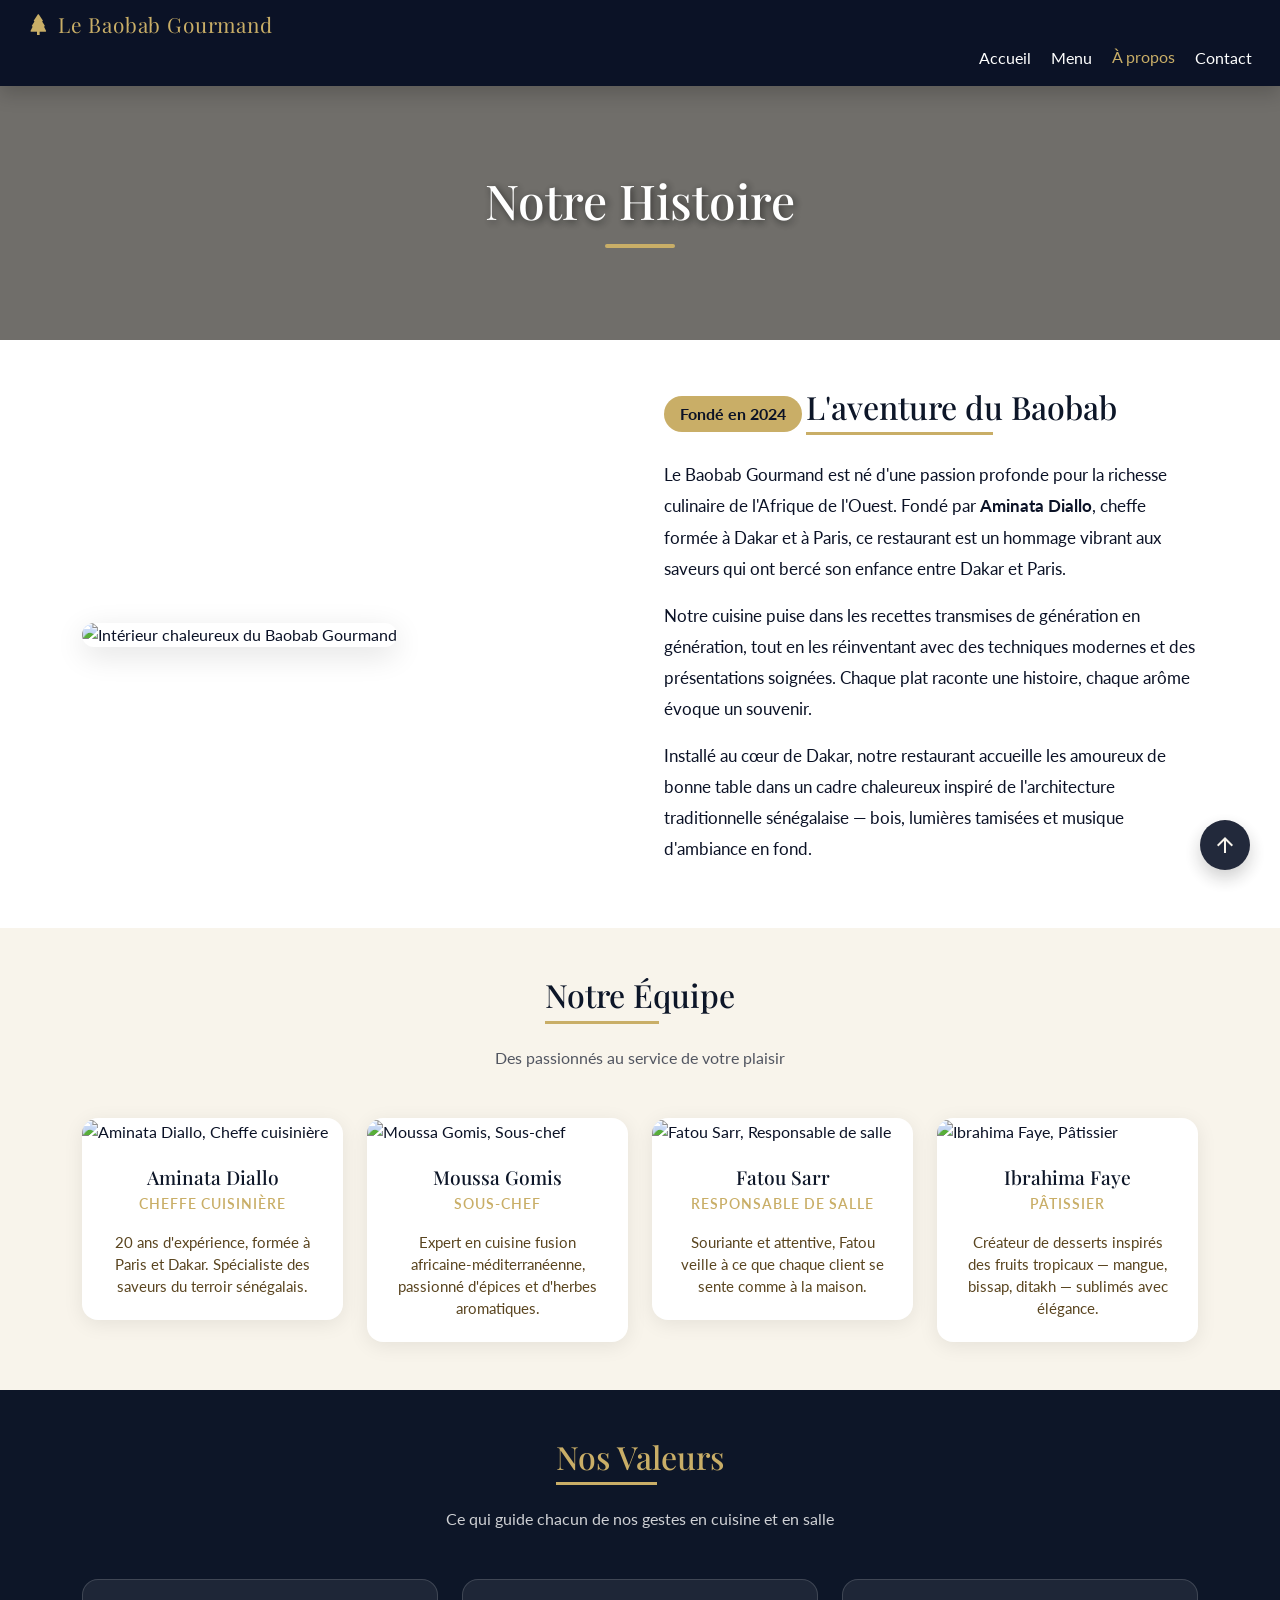
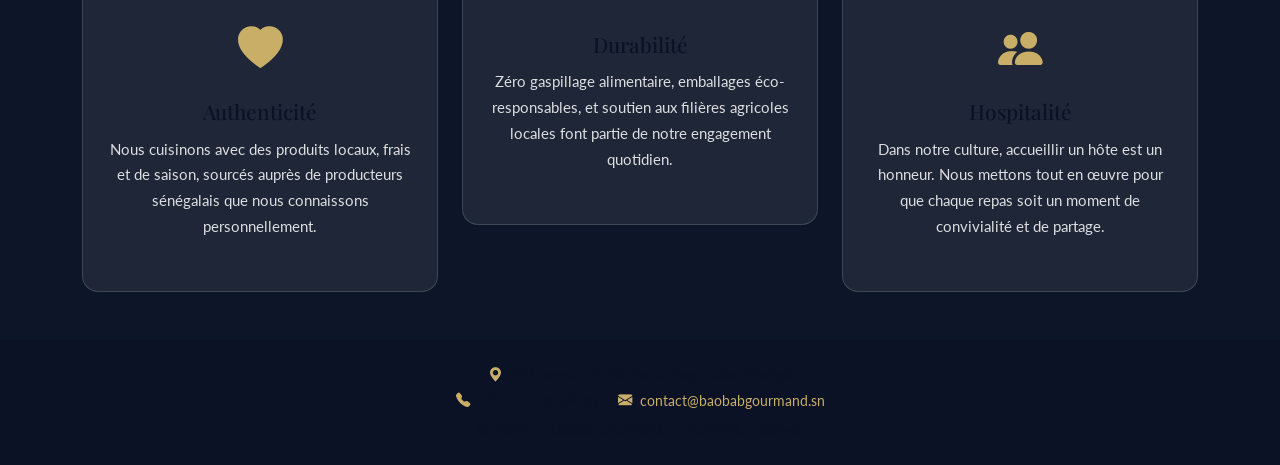
==== about.html @ 40498146 "Add files via upload" ====
<!DOCTYPE html>
<html lang="fr">
<head>
  <meta charset="UTF-8">
  <meta name="viewport" content="width=device-width, initial-scale=1.0">
  <title>À propos | Le Baobab Gourmand</title>

  <link href="https://cdn.jsdelivr.net/npm/bootstrap@5.3.3/dist/css/bootstrap.min.css" rel="stylesheet">
  <link rel="stylesheet" href="https://cdn.jsdelivr.net/npm/bootstrap-icons@1.13.1/font/bootstrap-icons.min.css">
  <link href="https://fonts.googleapis.com/css2?family=Playfair+Display:wght@700&family=Lato:wght@400;600&display=swap" rel="stylesheet">
  <link rel="stylesheet" href="https://fonts.googleapis.com/css2?family=Material+Symbols+Outlined:opsz,wght,FILL,GRAD@24,400,0,0" />
  <link rel="stylesheet" href="style web.css">
  
</head>
<body>
<button onclick="scrollToTop()" id="scrollTopBtn" class="btn-top">
  <span class="material-symbols-outlined">arrow_upward</span>
</button>
  
  <nav class="nav-bar navbar-expand-lg">
    <div class="container-fluid">
      <a class="nav-bar-brand" href="index.html">
        <i class="bi bi-tree-fill me-2"></i>Le Baobab Gourmand
      </a>
      <button class="nav-bar-toggler border-secondary" type="button"
              data-bs-toggle="collapse" data-bs-target="#menuNav">
        <span class="nav-bar-toggler-icon"></span>
    
      </button>
      <div class="collapse navbar-collapse" id="menuNav">
        <ul class="navbar-nav ms-auto">
          <li class="nav-item"><a class="nav-link" href="index.html" data-i18n="nav.home">Accueil</a></li>
          <li class="nav-item"><a class="nav-link" href="menu.html" data-i18n="nav.menu">Menu</a></li>
          <li class="nav-item"><a class="nav-link active" href="about.html" data-i18n="nav.about">À propos</a></li>
          <li class="nav-item"><a class="nav-link" href="contact.html" data-i18n="nav.contact">Contact</a></li>
        </ul>
      </div>
    </div>
  </nav>

  
  <section class="about">
    <div>
      <h1 data-i18n="about.heroTitle">Notre Histoire</h1>
      <div class="separateur"></div>
    </div>
  </section>

  
  <section id="histoire" class="py-5">
    <div class="container">
      <div class="row align-items-center g-5">

        <div class="col-md-6">
          <img src="images/dama sonou6.jpeg" alt="Intérieur chaleureux du Baobab Gourmand">
        </div>

        <div class="col-md-6">
          <span class="badge-annee mb-3 d-inline-block" data-i18n="about.founded">Fondé en 2024</span>
          <h2 class="titre-section mb-4" data-i18n="about.storyTitle">L'aventure du Baobab</h2>
          <p data-i18n="about.story1">
            Le Baobab Gourmand est né d'une passion profonde pour la richesse culinaire
            de l'Afrique de l'Ouest. Fondé par <strong>Aminata Diallo</strong>, cheffe
            formée à Dakar et à Paris, ce restaurant est un hommage vibrant aux saveurs
            qui ont bercé son enfance entre Dakar et Paris.
          </p>
          <p data-i18n="about.story2">
            Notre cuisine puise dans les recettes transmises de génération en
            génération, tout en les réinventant avec des techniques modernes et des
            présentations soignées. Chaque plat raconte une histoire, chaque arôme
            évoque un souvenir.
          </p>
          <p data-i18n="about.story3">
            Installé au cœur de Dakar, notre restaurant accueille les amoureux de bonne
            table dans un cadre chaleureux inspiré de l'architecture traditionnelle sénégalaise —
            bois, lumières tamisées et musique d'ambiance en fond.
          </p>
        </div>

      </div>
    </div>
  </section>

  
  <section id="equipe" class="py-5">
    <div class="container">
      <div class="text-center mb-5">
        <h2 class="titre-section">Notre Équipe</h2>
        <p class="sous-titre-section mt-3">Des passionnés au service de votre plaisir</p>
      </div>

      <div class="row g-4 justify-content-center">

        <div class="col-sm-6 col-lg-3">
          <div class="card-equipe">
            <img src="images/me en chef.jpeg" alt="Aminata Diallo, Cheffe cuisinière">
            <div class="card-body">
              <h5 class="card-title">Aminata Diallo</h5>
              <p class="role">Cheffe cuisinière</p>
              <p class="card-text">20 ans d'expérience, formée à Paris et Dakar. Spécialiste des saveurs du terroir sénégalais.</p>
            </div>
          </div>
        </div>

        <div class="col-sm-6 col-lg-3">
          <div class="card-equipe">
            <img src="images/sous chef.jpeg" alt="Moussa Gomis, Sous-chef">
            <div class="card-body">
              <h5 class="card-title">Moussa Gomis</h5>
              <p class="role">Sous-chef</p>
              <p class="card-text">Expert en cuisine fusion africaine-méditerranéenne, passionné d'épices et d'herbes aromatiques.</p>
            </div>
          </div>
        </div>

        <div class="col-sm-6 col-lg-3">
          <div class="card-equipe">
            <img src="images/responsable de salle.jpeg" alt="Fatou Sarr, Responsable de salle">
            <div class="card-body">
              <h5 class="card-title">Fatou Sarr</h5>
              <p class="role">Responsable de salle</p>
              <p class="card-text">Souriante et attentive, Fatou veille à ce que chaque client se sente comme à la maison.</p>
            
            </div>
          </div>
        </div>

        <div class="col-sm-6 col-lg-3">
          <div class="card-equipe">
            <img src="images/patissier.jpeg" alt="Ibrahima Faye, Pâtissier">
            <div class="card-body">
              <h5 class="card-title">Ibrahima Faye</h5>
              <p class="role">Pâtissier</p>
              <p class="card-text">Créateur de desserts inspirés des fruits tropicaux — mangue, bissap, ditakh — sublimés avec élégance.</p>
            </div>
          </div>
        </div>

      </div>
    </div>
  </section>

  
  <section id="valeurs" class="py-5">
    <div class="container">
      <div class="text-center mb-5">
        <h2 class="titre-section">Nos Valeurs</h2>
        <p class="valeurs-sous-titre mt-3">Ce qui guide chacun de nos gestes en cuisine et en salle</p>
      </div>

      <div class="row g-4">

        <div class="col-md-4">
          <div class="card-valeur">
            <div class="icone"><i class="bi bi-heart-fill"></i></div>
            <h4>Authenticité</h4>
            <p>Nous cuisinons avec des produits locaux, frais et de saison, sourcés auprès de producteurs sénégalais que nous connaissons personnellement.</p>
          </div>
        </div>

        <div class="col-md-4">
          <div class="card-valeur">
            <div class="icone"><i class="bi bi-leaf-fill"></i></div>
            <h4>Durabilité</h4>
            <p>Zéro gaspillage alimentaire, emballages éco-responsables, et soutien aux filières agricoles locales font partie de notre engagement quotidien.</p>
          </div>
        </div>

        <div class="col-md-4">
          <div class="card-valeur">
            <div class="icone"><i class="bi bi-people-fill"></i></div>
            <h4>Hospitalité</h4>
            <p>Dans notre culture, accueillir un hôte est un honneur. Nous mettons tout en œuvre pour que chaque repas soit un moment de convivialité et de partage.</p>
          </div>
        </div>

      </div>
    </div>
  </section>

  
  <footer class="py-4">
    <div class="container text-center">
      <p class="mb-1">
        <i class="bi bi-geo-alt-fill me-1"></i>
        123 Avenue Cheikh Anta Diop, Dakar, Sénégal
      </p>
      <p class="mb-2">
        <i class="bi bi-telephone-fill me-1"></i> +221 77 194 68 95 &nbsp;|&nbsp;
        <i class="bi bi-envelope-fill me-1"></i>
        <a href="mailto:contact@baobabgourmand.sn">contact@baobabgourmand.sn</a>
      </p>
      <p class="mb-0">&copy; 2024 Le Baobab Gourmand — Tous droits réservés</p>
    </div>
  </footer>
  <script src="images/https://cdn.jsdelivr.net/npm/bootstrap@5.3.3/dist/js/bootstrap.bundle.min.js"></script>
  <script src="images/script.js"></script>

</body>
</html>
---- style web.css ----
/* Style du menu */
.sidenav {
  height: 80%;
  width: 0; /* Caché par défaut */
  position: fixed;
  z-index: 1000;
  top: 0;
  left: 0; 
  background-color: var(--couleur-sombre);
  overflow-x: hidden;
  transition: 0.5s; /* Animation fluide */
  padding-top: 60px;
}

/* Style des liens */
.sidenav a {
  padding: 15px 30px;
  margin: 2px;

  text-decoration: none;
  font-size: 15px;
  color: white;
  display: block;
  transition: 0.3s;
  border-bottom: 4px solid rgba(201, 174, 103, 0.8); /* Ligne fine entre les boutons */
  font-family: sans-serif;
  text-transform: uppercase;
}


.sidenav a:hover {
  background-color: rgba(16, 33, 71, 0.9);
  border-radius: 50%;
}


.sidenav .closebtn {
  position: absolute;
  top: 0;
  right: 10px;
  font-size: 30px;
  border-bottom: none;
}

.open-btn {
  position: absolute;
  top: 20px;
  left: 20px;
  z-index: 10;
  font-size: 20px;
  border-radius: 40%;
  
  cursor: pointer;
  backdrop-filter: blur(5px);
  background-color: rgba(248, 244, 235, 0.95);
  color: var(--couleur-sombre);
  padding: 5px 5px;
  border: none;
}
h1{
    color: var(--couleur-claire);

}
/* Le conteneur qui limite la vue au début de la page */
.hero-container {
  position: relative;
  width: 100%;
  height: 80vh; /* 80% de la hauteur de l'écran */
  overflow: hidden;
  display: flex;
  align-items: center;
  justify-content: center;
  color: #f1e8dd;
}

/* Le conteneur des images qui s'anime */
.slideshow {
  position: absolute;
  top: 0;
  left: 0;
  width: 100%;
  height: 100%;
  z-index: -1; /* Place les images derrière le texte */
}

/* Chaque image individuelle */
.slide {
  position: absolute;
  width: 100%;
  height: 100%;
  background-size: cover;
  background-position: center;
  opacity: 0;
  animation: slideAnimation 15s infinite; /* 15s au total pour toutes les images */
}


.slide:nth-child(2) { animation-delay: 5s; }
.slide:nth-child(3) { animation-delay: 10s; }

@keyframes slideAnimation {
  0% { opacity: 0; transform: scale(1); }
  10% { opacity: 1; }
  33% { opacity: 1; }
  43% { opacity: 0; transform: scale(1.1);}
  100%{ opacity: 0;}
}
.hero-container::before {
  content: '';
  position: absolute;
  top: 0; left: 0; right: 0; bottom: 0;
  /* background: rgba(255, 255, 255, 0.46);  */
  /* Voile noir transparent */
  z-index: 0;
}

.hero-content {
  position: relative;
  z-index: 1;
  text-align: center;
  color: white;
}
.bg-text {
    position: absolute;
    top: -40px;
    left: 50%;
    transform: translateX(-50%);
    font-size: 100px;
    opacity:0.12 ;
    white-space: nowrap;
    z-index: 0;
    color: #ffffff;
}

/* texte principal */
.main-title {
    font-size: 40px;
    letter-spacing: 6px;
    position: relative;
    z-index: 1;
    margin-top: 20px;
    color: #ffffff;
    
}

body{
  font-family: 'Playfair Display', serif
}
.navbar{
  position: absolute;
  top: 20px;
  right: 30px;
  z-index: 9999;
}


.nav-right{
  display: flex;
  align-items: center;
  gap: 30px; /*espace entre les langues et le bouton */
  padding: 30px;
}
.language-switcher{
  color: rgb(253, 252, 251);
  font-size: 14px;
  font-weight: bold;
}
.language-switcher span{
  cursor: pointer;
  opacity: 0.6;

 
}
.language-switcher span.active{
  opacity: 1;
}


/* Style de la fenêtre cachée */
.modal {
  display: none; 
  position: fixed;
  z-index: 9999;
  left: 0; top: 0;
  width: 100%; height: 100%;
  background-color: rgba(21, 16, 3, 0.7); /* Fond sombre */
}
h2{
  color: white;
}
.btn-reserver{
   display: inline-block;
  margin: 10px 0;
  padding: 8px 15px;
  /*background: #b8860b;*/
  color: var(--couleur-accent);
  text-decoration: none;
  border: solid;
  border-color: #f3ede4;
  border-radius: 20px;
  font-size: 14px;
  transition: 0.3s;

}
.btn-reserver:hover {
  background: white;
}

/* Boîte blanche au centre */
.modal-content {
  background-color: #7c5c10;
  margin: 10% auto;
  padding: 30px;
  width: 90%;
  max-width: 400px;
  border-radius: 8px;
  font-family: sans-serif;
}

/* Bouton de fermeture */
.close {
  float: right;
  font-size: 24px;
  cursor: pointer;
  color: white;
}

.form-group { 
  margin-bottom: 15px;
 }
.form-group label { 
  display: block;
   margin-bottom: 5px;
   color: white;
 }
.form-group input, .form-group select { 
  width: 100%;
   padding: 8px;
   border-radius: 40px;
 }
.btn-submit {
   width: 100%; 
   padding: 10px;
    background: #f4f2f2; 
    color: #382c05;
     border: none; 
     cursor: pointer;
     border-radius: 50px;
   }










/* Styles Généraux */
.restaurant-section, .about-restaurant, .testimonials {
    padding: 60px 10%;
    text-align: center;
    background-color: rgba(248, 244, 235, 0.95);
}

.section-title {
    font-family: 'Playfair Display', serif;
    font-size: 2rem;
    margin-bottom: 40px;
    letter-spacing: 3px;
    text-transform: uppercase;
}

/* Plats Vedettes (Slider) */
.slider-container {
    display: flex;
    justify-content: center;
    gap: 30px;
    flex-wrap: nowrap;

}

.card {
    width: 320px;
    background: #fdfdfd;
    padding-bottom: 20px;
    box-shadow: 0 4px 20px rgba(16, 33, 71, 0.12);
    transition: 0.3s;
}

.card:hover { 
  transform: translateY(-10px);
 }

.card-image {
    width: 100%;
    height: 250px;
    background-size: cover;
    background-position: center;
    border-color: var(--couleur-accent);
    border: double;
}

.card h3 {
   margin-top: 20px; font-size: 1.1rem; letter-spacing: 1px;
   color: var(--couleur-sombre);
 }
.card p { 
  font-style: italic; color: #5f5f5f; font-size: 0.9rem; 
}
.card a{
  list-style: none;
  color: var(--couleur-accent);
}

/* Points d'animation */
.slider-dots { margin-top: 30px; }
.dot {
    height: 10px; width: 10px; margin: 0 5px;
    background-color: rgba(11, 18, 38, 0.12); border-radius: 50%;
    display: inline-block; transition: 0.3s;
}
.dot.active { width: 30px; border-radius: 10px; background-color: var(--couleur-accent); }

/* Présentation */
.about-restaurant { 
  background-color: var(--couleur-claire); 
}
.about-content {
   max-width: 800px; margin: 0 auto; 
   text-align: center;
  }
.about-content h2 {
   color: var(--couleur-sombre); margin-bottom: 20px;
   }

/* Témoignages */
.testimonial-grid {
    display: flex;
    justify-content: space-around;
    gap: 20px;
    margin-top: 5px;
}

.testimonial-item {
    flex: 1;
    padding: 5px;
    border-left: 3px solid var(--couleur-accent);
    background: #fff;
    font-style: italic;
}

.testimonial-item span {
    display: block;
    margin-top: 10px;
    font-weight: bold;
    color: var(--couleur-accent);
}
.section-title{
  color: var(--couleur-sombre);
}



/* css du menu*/



div li.btn a{
	border-radius: 20px;
  /*border: solid;*/
  border-color: rgba(201, 174, 103, 0.35);
  margin: 0px;
}
ul li a:hover{
	background: rgba(16, 33, 71, 0.9);
	/*color: rgb(135, 108, 20);*/
	animation-duration: 0.3s;
}
.btn a{
  text-decoration: none;
  color: var(--couleur-accent);
  padding: 10px;
 
}

.hero-menu {
    background: rgba(248, 244, 235, 0.95);
    padding: 120px 20px 80px;
    animation: fadeInUp 0.9s ease-out forwards;
}


.text-zone {
    text-align: center;
}

.subtitle {
    font-size: 13px;
    letter-spacing: 3px;
    color: #7b5412;
    margin-bottom: 15px;
}


.text-zone h1 {
    font-size: 55px;
    color: var(--couleur-accent);
    font-family: serif;
    margin-bottom: 15px;
}


.line {
    width: 60px;
    height: 2px;
    background: var(--couleur-accent);
    margin: 15px auto;
}

/* DESCRIPTION */
.description {
    color: #555;
    max-width: 400px;
    margin: auto;
}

/* IMAGE */
.image-zone img {
    width: 320px;
    border-radius: 50%;
    object-fit: cover;
    box-shadow: 0 10px 32px rgba(16, 33, 71, 0.12);
}
.image-zone img:hover {
    transform: scale(1.05);
    transition: 0.3s;
}






.menu-filters {
  text-align: center;
  margin-bottom: 30px;
}

.menu-filters button {
  padding: 10px 24px;
  margin: 5px;
  background: rgba(248, 244, 235, 0.98);
  color: var(--couleur-sombre);
  border-radius: 24px;
  cursor: pointer;
  transition: 0.25s ease;
  border: 1px solid rgba(201, 174, 103, 0.35);
  box-shadow: 0 8px 18px rgba(11, 18, 38, 0.06);
}

.menu-filters button:hover {
  background: rgba(201, 174, 103, 0.12);
}



.menu {
  padding: 40px;
  background: rgba(248, 244, 235, 0.95);

}

.menu h2 {
  text-align: center;
  font-size: 35px;
  margin-bottom: 30px;
}

.section-title {
  margin: 30px 0 15px;
  font-size: 21px;
  text-align: center;
  color: var(--couleur-sombre);
}
p{
  color: var(--couleur-sombre);
  letter-spacing: 5%;
}

.menu-grid {
  display: grid;
  grid-template-columns: repeat(3, 1fr);
  gap: 20px;
  
}

.menu-item {
  background: #fffdfa;
  border-radius: 22px;
  padding: 10px 12px 18px;
  text-align: center;
  box-shadow: 0 12px 30px rgba(16, 33, 71, 0.08);
  transition: transform 0.25s ease, box-shadow 0.25s ease;
  opacity: 0;
  transform: translateY(18px);
  animation: fadeInUp 0.8s ease-out forwards;
}

.menu-item:hover {
  transform: translateY(-6px);
  box-shadow: 0 18px 36px rgba(16, 33, 71, 0.16);
  
}

.menu-item img {
  width: 100%;
  height: 270px;
  object-fit: cover;
  border-radius: 20px;
}

.price {
  color: var(--couleur-accent);
  font-weight: bold;
}

.menu-item p {
  font-size: 14px;
  color: #555;
}

.btn-commander {
  display: inline-block;
  margin: 10px 0;
  padding: 8px 15px;
  background: var(--couleur-accent);
  color: var(--couleur-sombre);
  text-decoration: none;
  border-radius: 20px;
  font-size: 14px;
  transition: background 0.25s ease, transform 0.25s ease;
}

.btn-commander:hover {
  background: #b99e58;
  transform: translateY(-2px);
}

.btn-commander:hover {
  background: #c5a75a;
}

h4 {
  color: var(--couleur-sombre);
}


/*CSS de contact*/
nav div ul {
  display: flex;
  flex-direction: row;
  list-style: none;
  gap: 20px;
  padding: 0;
  margin: 0;
}

div li.btn-contact a{
	border-radius: 20px;
  border-color: rgba(201, 174, 103, 0.35);
  margin: 0px;
  flex-wrap: wrap;
 
}
 

.btn-contact a{
  text-decoration: none;
  color: var(--couleur-accent);
  padding: 10px;
  
 
}
  
.btn-contact a:hover{
  
  list-style: none;
}

.site-nav {
  position: fixed;
  top: 0;
  left: 0;
  right: 0;
  width: 100%;
  z-index: 9999;
  background-color: var(--couleur-primaire);
  padding: 0.8rem 1rem;
  box-shadow: 0 4px 16px rgba(0, 0, 0, 0.18);
}

.site-nav div {
  max-width: 1200px;
  margin: 0 auto;
}

.site-nav ul {
  display: flex;
  justify-content: center;
  align-items: center;
  gap: 20px;
  padding: 0;
  margin: 0;
  list-style: none;
  flex-wrap: wrap;
}

.site-nav-inner {
  display: flex;
  justify-content: space-between;
  align-items: center;
  flex-wrap: wrap;
  gap: 20px;
}

.site-nav a,
.site-nav .btn a,
.site-nav .btn-contact a {
  color: #fff;
}

.site-nav a:hover {
  color: var(--couleur-accent);
}

header {
  padding-top: 80px;
}

header + div {
  margin-top: 80px;
}

.contact-info-wrapper {
    display: grid;
    grid-template-columns: 1fr 1fr;
    gap: 30px;
    background-color: rgba(255, 255, 255, 0.95);
    background-size: cover;
    background-position: center;
    color: rgb(51, 42, 16);
    padding: 40px;
    border-radius: 24px;
    border: 1px solid rgba(94, 70, 8, 0.17);
    box-shadow: 0 20px 40px rgba(0, 0, 0, 0.12);
}

.contact-info,
.order-form {
    background: #fff;
    border-radius: 24px;
    padding: 30px;
    box-shadow: 0 16px 30px rgba(147, 98, 26, 0.12);
}

.contact-info h1,
.order-form h2 {
    margin-bottom: 20px;
}

.tagline {
  text-align: center;
  margin: 0 0 30px;
  font-style: italic;
  font-size: 0.95em;
  color: #8d6f1f;
}

.contact-details {
    display: grid;
    gap: 16px;
}

.contact-item {
    display: block;
    padding: 18px 20px;
    border-radius: 18px;
    background: #f7edde;
    border: 1px solid rgba(176, 134, 39, 0.18);
    margin-bottom: 18px;
}

.contact-item p {
    margin: 0 0 8px;
    color: #5f4410;
    line-height: 1.65;
}

.location-card {
  margin: 40px auto 0;
  display: grid;
  grid-template-columns: 1fr 1fr;
  gap: 30px;
  max-width: 1200px;
  background: #fff;
  border-radius: 24px;
  overflow: hidden;
  box-shadow: 0 20px 40px rgba(0, 0, 0, 0.1);
}

.location-details {
  padding: 30px;
  display: flex;
  flex-direction: column;
  gap: 18px;
}

.location-details h2 {
  margin: 0;
  color: var(--couleur-sombre);
}

.location-details p {
  margin: 0;
  color: var(--couleur-sombre);
  line-height: 1.75;
}

.map-frame {
  min-height: 320px;
}

.map-frame iframe {
  width: 100%;
  height: 100%;
  border: 0;
}

@media (max-width: 900px) {
  .contact-info-wrapper,
  .location-card {
    grid-template-columns: 1fr;
  }

  .menu-grid {
    grid-template-columns: repeat(2, 1fr);
  }

  .hero-menu {
    padding: 100px 16px 60px;
  }

  .text-zone h1 {
    font-size: 42px;
  }

  .description {
    max-width: 90%;
  }

  .menu {
    padding: 30px 16px;
  }

  .site-nav-inner {
    flex-direction: column;
    gap: 10px;
  }

  .site-nav ul {
    justify-content: center;
    flex-wrap: wrap;
    gap: 12px;
  }

  .site-nav {
    padding: 0.8rem 0.8rem;
  }

  .language-switcher {
    font-size: 13px;
  }
}

@media (max-width: 700px) {
  .menu-grid {
    grid-template-columns: 1fr;
  }

  .text-zone h1 {
    font-size: 34px;
  }

  .subtitle {
    font-size: 11px;
  }

  .hero-menu {
    padding: 80px 12px 50px;
  }

  .menu {
    padding: 24px 12px;
  }

  .menu-item img {
    height: auto;
    min-height: 220px;
  }

  .site-nav {
    padding: 0.8rem 0.5rem;
  }

  .site-nav ul {
    flex-direction: column;
    align-items: center;
  }

  .btn-top {
    bottom: 20px;
    right: 20px;
  }
}

@media (max-width: 500px) {
  .site-nav {
    padding: 0.6rem 0.5rem;
  }

  .site-nav a,
  .site-nav .btn a,
  .site-nav .btn-contact a {
    font-size: 0.95rem;
  }

  .site-nav ul {
    gap: 8px;
  }

  .text-zone h1 {
    font-size: 28px;
  }

  .description {
    max-width: 100%;
  }

  .menu h2 {
    font-size: 28px;
  }

  .menu-filters button {
    width: 100%;
    box-sizing: border-box;
  }

  .menu-grid {
    gap: 15px;
  }

  .menu-item {
    padding: 12px;
  }
}








.contact-info, .order-form {
    flex: 1;
    min-width: 300px;
}
.contact-info h1{
  color: var(--couleur-sombre);
  text-align: center;
}
.order-form h2{
color: var(--couleur-accent);
text-align: center;
}


.order-form form {
    display: flex;
    flex-direction: column;
    gap: 15px;
}

.order-form input, .order-form textarea, .order-form select {
    padding: 12px;
    border: 2px solid rgba(11, 18, 38, 0.12);
    border-radius: 40px;
    font-size: 16px;
    border-color: rgba(201, 174, 103, 0.25);
}
.order-form label{
  text-align: center;
  color: var(--couleur-sombre);

}

.btn-send {
    background-color: var(--couleur-accent);
    color: var(--couleur-sombre);
    padding: 15px;
    border: none;
    cursor: pointer;
    font-weight: bold;
}

.btn-send:hover {
    background-color: #0b1226;
}




/*CSS about*/
:root {
  --couleur-primaire: #0d1628;
  --couleur-accent: #c9ae67;
  --couleur-sombre: #0b1226;
  --couleur-claire: #f8f4eb;
  --font-titre: 'Playfair Display', serif;
  --font-corps: 'Lato', sans-serif;
}


body {
  font-family: var(--font-corps);
  background-color: var(--couleur-claire);
  color: var(--couleur-sombre);
}

.fade-up {
  opacity: 0;
  transform: translateY(25px);
  animation: fadeInUp 0.9s ease-out forwards;
}

@keyframes fadeInUp {
  to {
    opacity: 1;
    transform: translateY(0);
  }
}

.nav-bar {
  position: fixed;
  top: 0;
  left: 0;
  right: 0;
  width: 100%;
  z-index: 9999;
  background-color: var(--couleur-sombre) !important;
  text-decoration: none;
  padding: 0.55rem 1rem;
  min-height: 56px;
  box-shadow: 0 8px 18px rgba(0, 0, 0, 0.18);
}

.nav-bar-brand {
  font-family: var(--font-titre);
  color: var(--couleur-accent) !important;
  font-size: 1.3rem;
  text-decoration: none;
  letter-spacing: 0.04em;
}

.nav-link {
  color: #fff !important;
  transition: color 0.25s ease, transform 0.25s ease;
  padding: 0.4rem 0.7rem;
}

.nav-link:hover,
.nav-link.active {
  color: var(--couleur-accent) !important;
  transform: translateY(-1px);
}

.nav-bar-toggler {
  border: none;
  display: none;
}

@media (max-width: 991px) {
  .nav-bar-toggler {
    display: inline-flex;
  }
}

.nav-bar-toggler-icon {
  background-image: none;
  width: 26px;
  height: 2px;
  display: inline-block;
  background-color: #fff;
  position: relative;
}

.nav-bar-toggler-icon::before,
.nav-bar-toggler-icon::after {
  content: '';
  position: absolute;
  left: 0;
  width: 26px;
  height: 2px;
  background-color: #fff;
}

.nav-bar-toggler-icon::before {
  top: -7px;
}

.nav-bar-toggler-icon::after {
  top: 7px;
}


.about {
  background: linear-gradient(rgba(0, 0, 0, 0.55), rgba(0, 0, 0, 0.55)),
              url('images/image1 projet.jpg') center / cover no-repeat;
  min-height: 340px;
  display: flex;
  align-items: center;
  justify-content: center;
  text-align: center;
  padding-top: 80px;
  opacity: 0;
  animation: fadeInUp 1s ease-out forwards;
}

.about h1 {
  font-family: var(--font-titre);
  font-size: 3rem;
  color: #fff;
  text-shadow: 2px 2px 8px rgba(0, 0, 0, 0.6);
}
.btn-retour {
  display: inline-flex;
  align-items: center;
  gap: 8px; /* Espace entre l'icône et le texte */
  padding: 10px 20px;
  background-color: #ffffff;
  color: #333;
  border: 1px solid #ddd;
  border-radius: 8px;
  font-family: 'Segoe UI', Tahoma, Geneva, Verdana, sans-serif;
  cursor: pointer;
  transition: all 0.2s ease;
}


.about .separateur {
  width: 70px;
  height: 4px;
  background-color: var(--couleur-accent);
  margin: 14px auto 0;
  border-radius: 2px;
}
.btn-top {
  position: fixed;
  bottom: 30px;
  right: 30px;
  z-index: 1000;
  width: 50px;
  height: 50px;
  border-radius: 50%;
  border: none;
  background-color: var(--couleur-sombre);
  color: var(--couleur-claire);
  cursor: pointer;
  display: flex;
  align-items: center;
  justify-content: center;
  box-shadow: 0 8px 18px rgba(0,0,0,0.22);
  opacity: 0.9;
  transition: all 0.3s ease;
}

.btn-top:hover {
  opacity: 1;
  transform: translateY(-5px); 
  background-color: #34495e;
}

.titre-section {
  font-family: var(--font-titre);
  color: var(--couleur-primaire);
  font-size: 2rem;
  position: relative;
  display: inline-block;
  margin-bottom: 0.4rem;
}

.titre-section::after {
  content: '';
  display: block;
  width: 60%;
  height: 3px;
  background: var(--couleur-accent);
  margin-top: 6px;
}

.sous-titre-section {
  color: rgba(11, 18, 38, 0.7);
  font-size: 1rem;
}


#histoire {
  background-color: #fff;
}

#histoire img {
  border-radius: 12px;
  box-shadow: 0 8px 30px rgba(0, 0, 0, 0.12);
  width: 100%;
  object-fit: cover;
  max-height: 380px;
}

#histoire p {
  line-height: 1.85;
  font-size: 1.05rem;
  color: var(--couleur-sombre);
}

.badge-annee {
  background-color: var(--couleur-accent);
  color: var(--couleur-sombre);
  font-weight: 700;
  font-size: 1rem;
  padding: 6px 16px;
  border-radius: 20px;
}


#equipe {
  background-color: var(--couleur-claire);
}

.card-equipe {
  border: none;
  border-radius: 16px;
  overflow: hidden;
  box-shadow: 0 4px 20px rgba(0, 0, 0, 0.08);
  transition: transform 0.3s, box-shadow 0.3s;
  background-color: #fff;
}

.card-equipe:hover {
  transform: translateY(-8px);
  box-shadow: 0 12px 35px rgba(0, 0, 0, 0.14);
}

.card-equipe img {
  width: 100%;
  height: 240px;
  object-fit: cover;
}

.card-equipe .card-body {
  text-align: center;
  padding: 1.4rem;
}

.card-equipe .card-title {
  font-family: var(--font-titre);
  font-size: 1.2rem;
  color: var(--couleur-primaire);
  margin-bottom: 4px;
}

.card-equipe .role {
  color: var(--couleur-accent);
  font-weight: 600;
  font-size: 0.9rem;
  text-transform: uppercase;
  letter-spacing: 1px;
}

.card-equipe .card-text {
  font-size: 0.92rem;
  color: #5a4520;
  margin-top: 10px;
}


#valeurs {
  background-color: var(--couleur-primaire);
  color: #fff;
}

#valeurs .titre-section {
  color: var(--couleur-accent);
}

.valeurs-sous-titre {
  color: rgba(255, 255, 255, 0.8);
  font-size: 1rem;
}

.card-valeur {
  background-color: rgba(255, 255, 255, 0.07);
  border: 1px solid rgba(255, 255, 255, 0.15);
  border-radius: 16px;
  padding: 2.2rem 1.6rem;
  text-align: center;
  transition: background-color 0.3s;
}

.card-valeur:hover {
  background-color: rgba(255, 255, 255, 0.14);
}

.card-valeur .icone {
  font-size: 2.8rem;
  color: var(--couleur-accent);
  margin-bottom: 1rem;
}

.card-valeur h4 {
  font-family: var(--font-titre);
  font-size: 1.3rem;
  margin-bottom: 0.8rem;
}

.card-valeur p {
  font-size: 0.95rem;
  color: rgba(255, 255, 255, 0.85);
  line-height: 1.7;
}


footer {
  background-color: var(--couleur-sombre);
  color: #c9b89a;
  font-size: 0.9rem;
}

footer i {
  color: var(--couleur-accent);
}

footer a {
  color: var(--couleur-accent);
  text-decoration: none;
}

footer a:hover {
  text-decoration: underline;
}
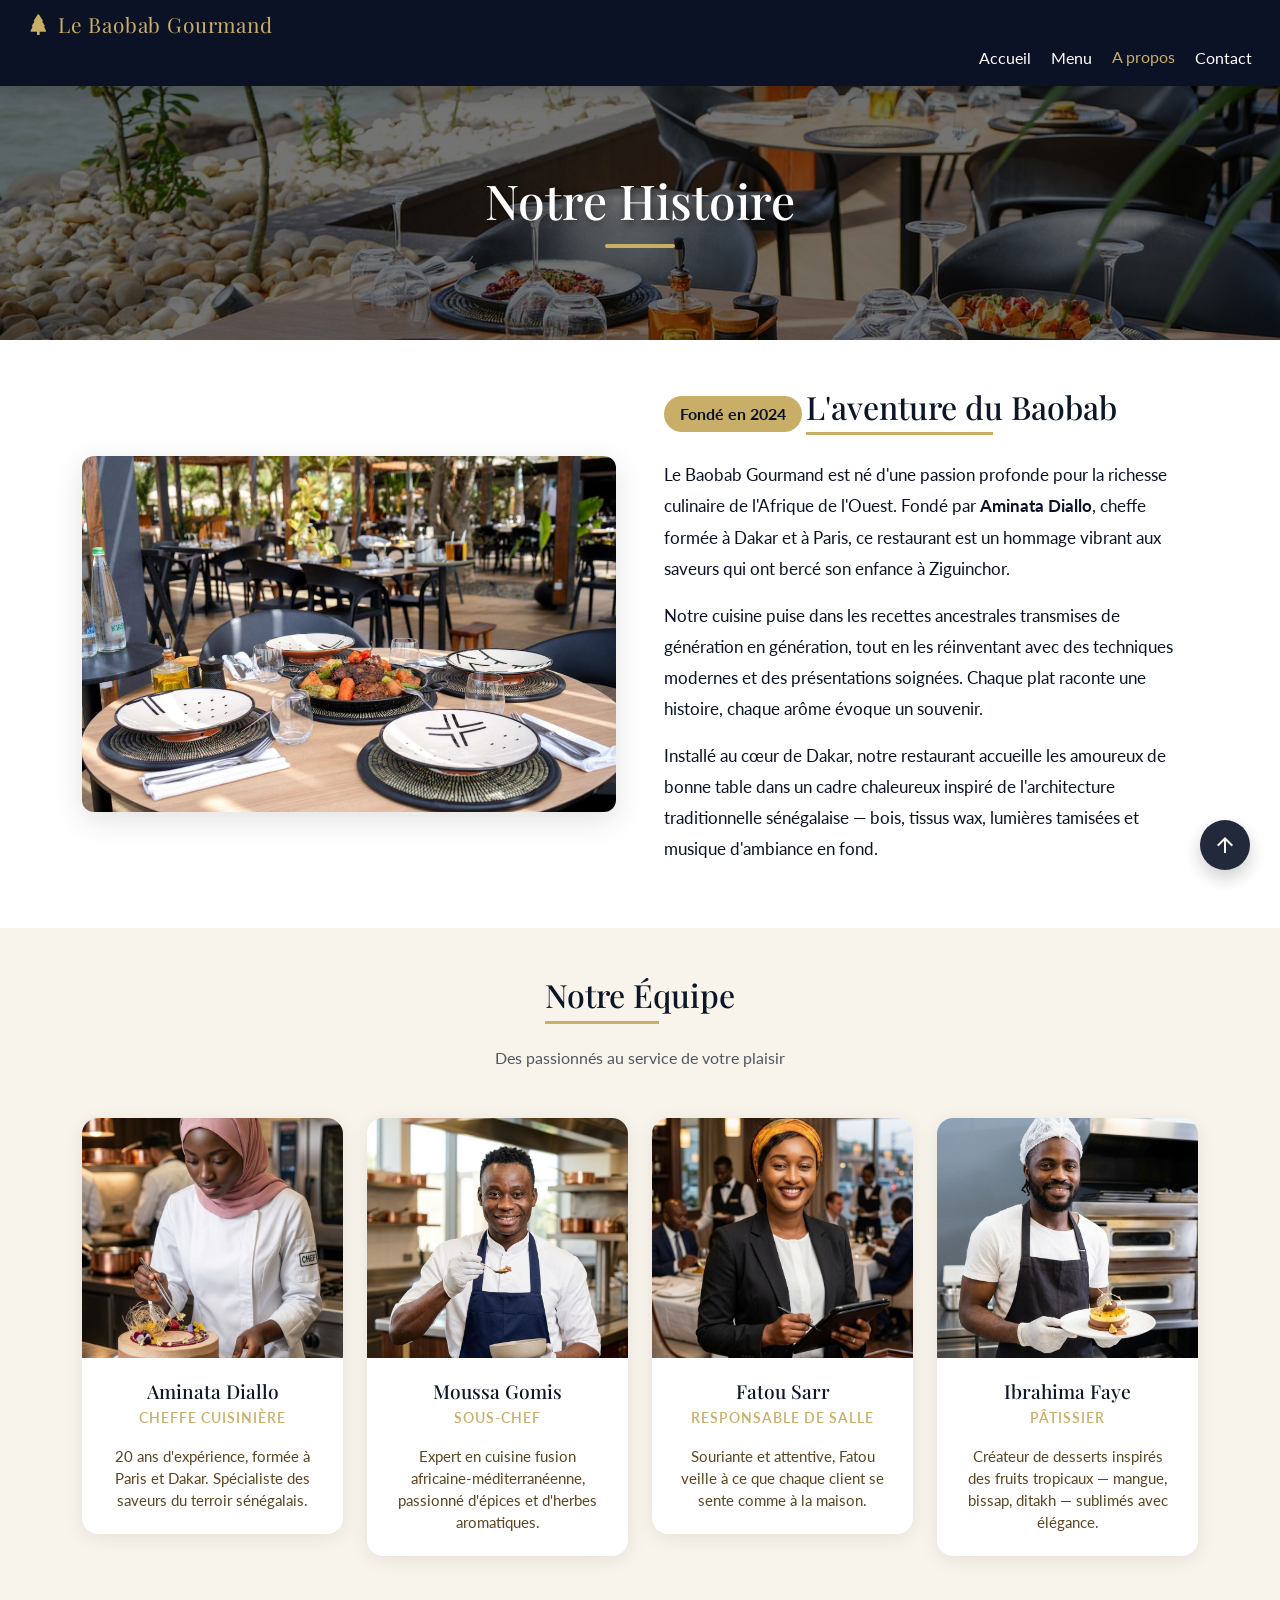
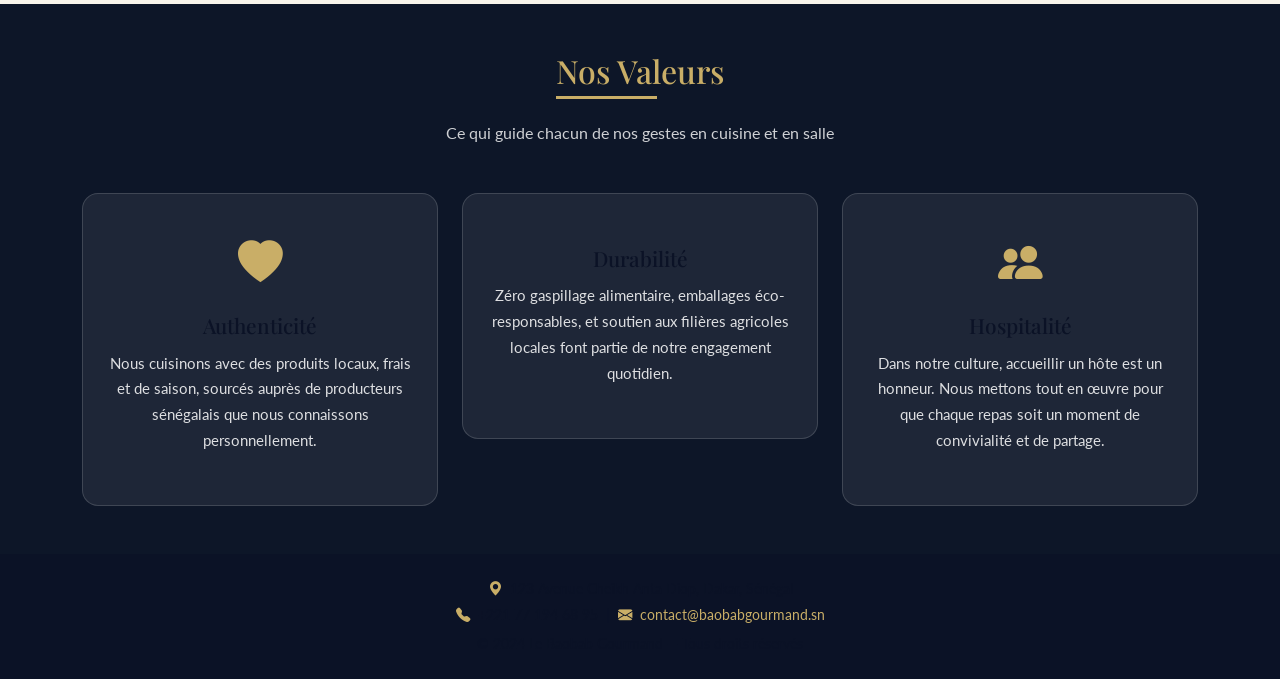
==== commit b94d16dd: "Update about.html" ====
--- a/about.html
+++ b/about.html
@@ -194,7 +194,7 @@
     </div>
   </footer>
   <script src="images/https://cdn.jsdelivr.net/npm/bootstrap@5.3.3/dist/js/bootstrap.bundle.min.js"></script>
-  <script src="images/script.js"></script>
+  <script src="script.js"></script>
 
 </body>
 </html>
